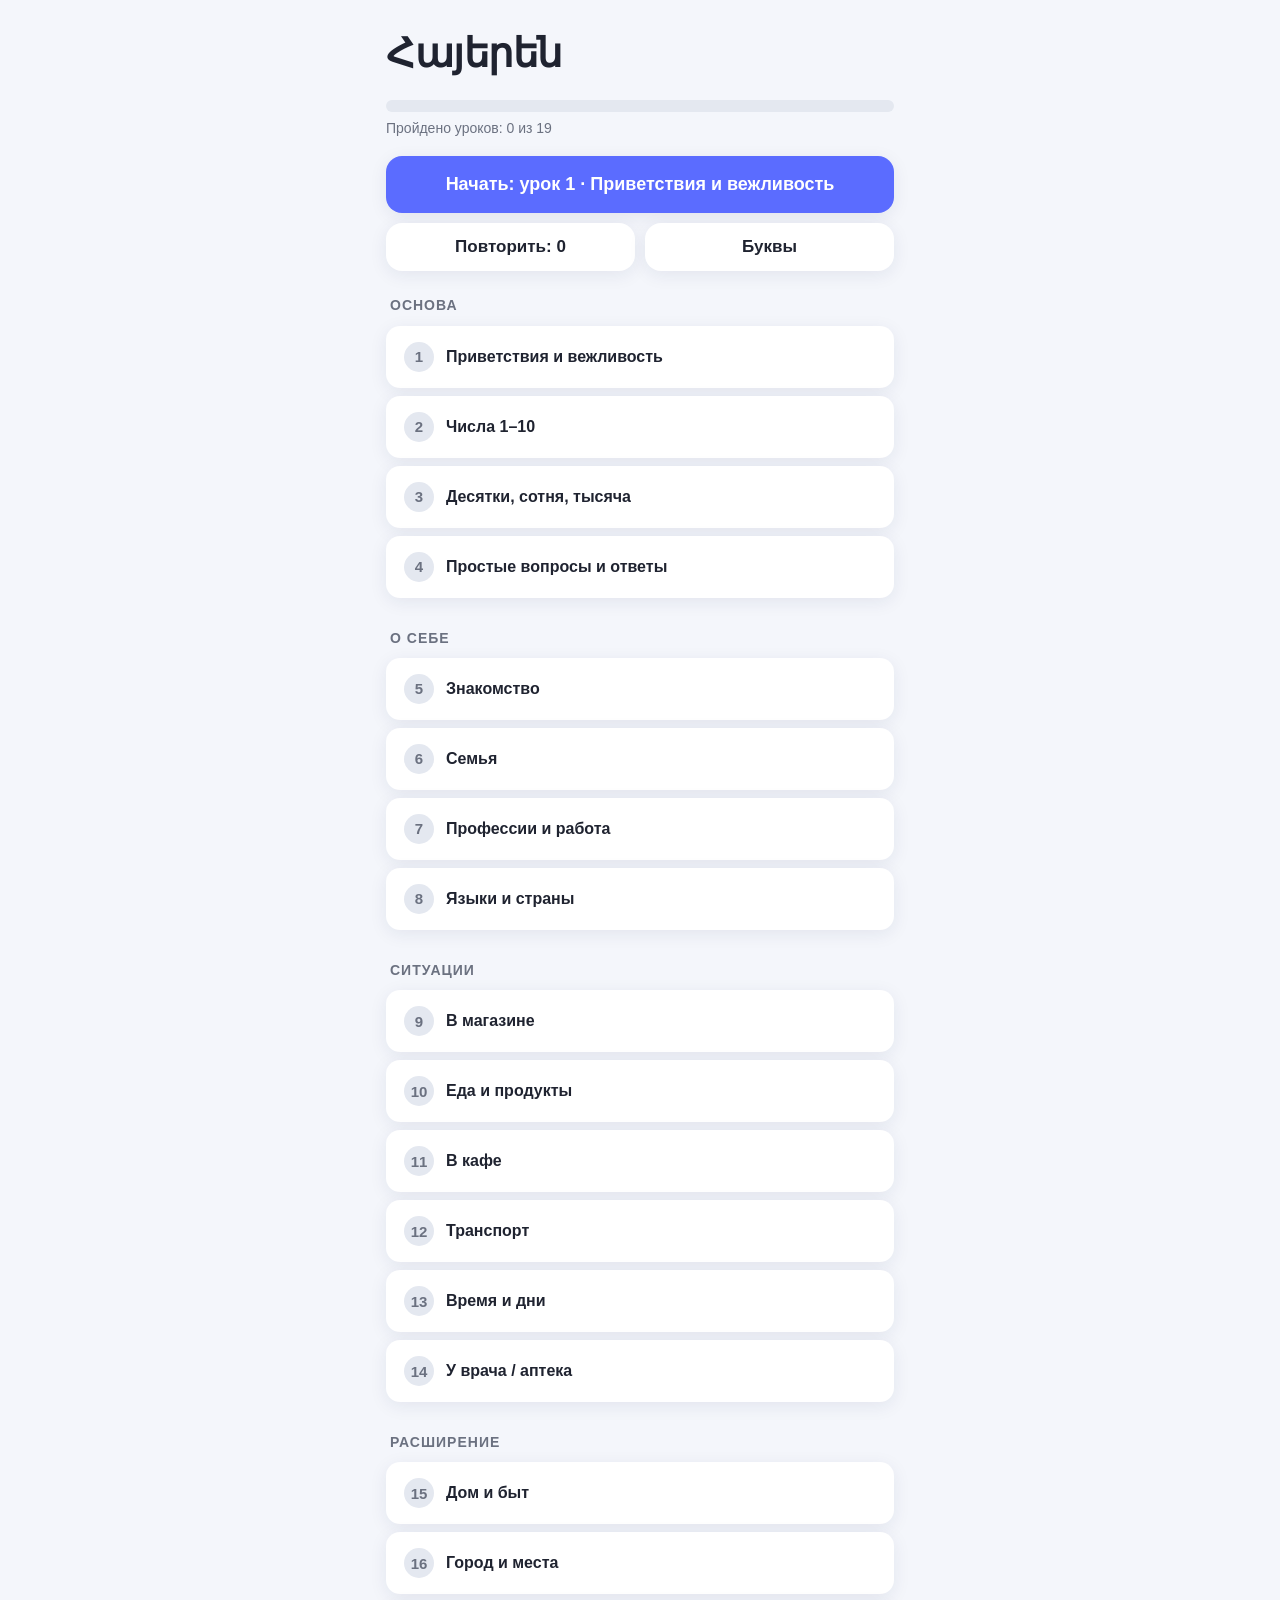
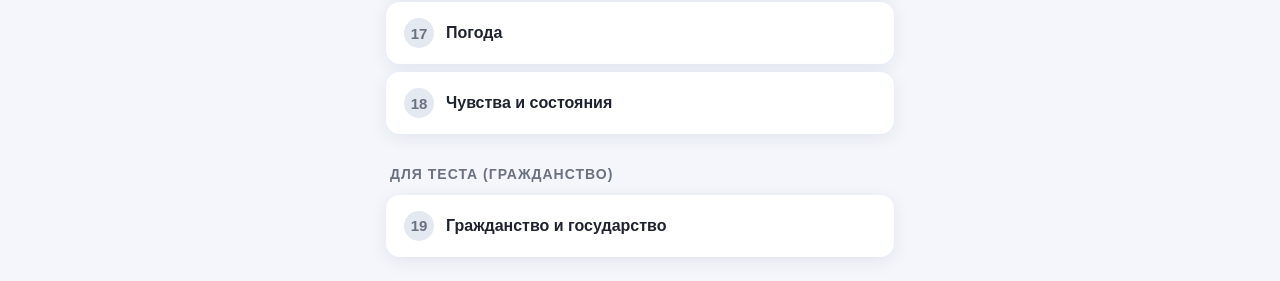
==== index.html @ 66e34306 "Armenian learning app: lessons, SRS, alphabet trainer, sticky next button Co-Authored-By: Claude Opu" ====
<!DOCTYPE html>
<html lang="ru">
<head>
  <meta charset="UTF-8">
  <meta name="viewport" content="width=device-width, initial-scale=1.0, maximum-scale=1.0, user-scalable=no">
  <title>Армянский — учим вместе</title>
  <link rel="stylesheet" href="css/style.css">
</head>
<body>
  <div id="app">

    <!-- ============ ГЛАВНАЯ ============ -->
    <section id="screen-home" class="screen">
      <header class="app-header">
        <h1 class="app-title">Հայերեն</h1>
        <div class="streak" id="home-streak"></div>
      </header>

      <div class="home-progress">
        <div class="progress-bar"><div class="progress-fill" id="home-progress-fill"></div></div>
        <div class="progress-label" id="home-progress-label"></div>
      </div>

      <div class="home-actions">
        <button class="btn btn-primary btn-big" id="btn-continue"></button>
        <div class="home-row">
          <button class="btn btn-secondary" id="btn-review"></button>
          <button class="btn btn-secondary" id="btn-letters">Буквы</button>
        </div>
      </div>

      <div id="home-lessons" class="lesson-list"></div>
    </section>

    <!-- ============ УРОК ============ -->
    <section id="screen-lesson" class="screen">
      <header class="lesson-header">
        <button class="btn-icon" id="lesson-exit" aria-label="Выйти">✕</button>
        <div class="progress-bar slim"><div class="progress-fill" id="lesson-progress-fill"></div></div>
      </header>
      <div id="lesson-body" class="exercise-body"></div>
    </section>

    <!-- ============ РЕЗУЛЬТАТ ============ -->
    <section id="screen-result" class="screen">
      <div class="result-card">
        <div class="result-emoji">🎉</div>
        <h2 id="result-title">Урок пройден!</h2>
        <p id="result-score" class="result-score"></p>
        <p id="result-note" class="result-note"></p>
        <button class="btn btn-primary btn-big" id="result-back">К списку уроков</button>
      </div>
    </section>

    <!-- ============ ПОВТОРЕНИЕ (SRS) ============ -->
    <section id="screen-review" class="screen">
      <header class="lesson-header">
        <button class="btn-icon" id="review-exit" aria-label="Выйти">✕</button>
        <div class="progress-bar slim"><div class="progress-fill" id="review-progress-fill"></div></div>
      </header>
      <div id="review-body" class="exercise-body"></div>
    </section>

    <!-- ============ БУКВЫ ============ -->
    <section id="screen-letters" class="screen">
      <header class="lesson-header">
        <button class="btn-icon" id="letters-exit" aria-label="Выйти">✕</button>
        <h2 class="screen-subtitle">Буквы</h2>
      </header>
      <div id="letters-body" class="exercise-body"></div>
    </section>

  </div>

  <script src="js/storage.js"></script>
  <script src="js/exercises.js"></script>
  <script src="js/srs.js"></script>
  <script src="js/letters.js"></script>
  <script src="js/lesson.js"></script>
  <script src="js/app.js"></script>
</body>
</html>
---- css/style.css ----
:root {
  --bg: #f4f6fb;
  --card: #ffffff;
  --ink: #1f2330;
  --muted: #6b7180;
  --line: #e4e8f0;
  --brand: #5b6cff;
  --brand-dark: #4453d6;
  --good: #2bb673;
  --good-bg: #e6f7ef;
  --bad: #e8556b;
  --bad-bg: #fdeaed;
  --shadow: 0 4px 18px rgba(30, 40, 90, 0.08);
  --radius: 16px;
}

* { box-sizing: border-box; -webkit-tap-highlight-color: transparent; }

html, body {
  margin: 0;
  padding: 0;
  background: var(--bg);
  color: var(--ink);
  font-family: -apple-system, BlinkMacSystemFont, "Segoe UI", Roboto, Helvetica, Arial, sans-serif;
  font-size: 17px;
  line-height: 1.45;
  -webkit-text-size-adjust: 100%;
}

#app {
  max-width: 540px;
  margin: 0 auto;
  min-height: 100vh;
  display: flex;
  flex-direction: column;
}

/* ---------- screens ---------- */
.screen { display: none; flex: 1; flex-direction: column; padding: 16px; }
.screen.active { display: flex; }

/* ---------- header / home ---------- */
.app-header {
  display: flex;
  align-items: baseline;
  justify-content: space-between;
  margin: 8px 0 18px;
}
.app-title {
  font-size: 40px;
  margin: 0;
  font-weight: 700;
  letter-spacing: -0.5px;
}
.streak { font-size: 15px; color: var(--muted); font-weight: 600; }

.screen-subtitle { font-size: 20px; margin: 0; }

.home-progress { margin-bottom: 18px; }
.progress-bar {
  height: 12px;
  background: var(--line);
  border-radius: 999px;
  overflow: hidden;
}
.progress-bar.slim { height: 8px; flex: 1; }
.progress-fill {
  height: 100%;
  width: 0%;
  background: linear-gradient(90deg, var(--brand), #7d8bff);
  border-radius: 999px;
  transition: width 0.3s ease;
}
.progress-label { margin-top: 6px; font-size: 14px; color: var(--muted); }

.home-actions { margin-bottom: 24px; }
.home-row { display: flex; gap: 10px; margin-top: 10px; }
.home-row .btn { flex: 1; }

/* ---------- buttons ---------- */
.btn {
  border: none;
  border-radius: var(--radius);
  padding: 14px 18px;
  font-size: 17px;
  font-weight: 600;
  font-family: inherit;
  cursor: pointer;
  width: 100%;
  transition: transform 0.05s ease, background 0.2s ease;
}
.btn:active { transform: scale(0.98); }
.btn-big { padding: 18px; font-size: 18px; }
.btn-primary { background: var(--brand); color: #fff; box-shadow: var(--shadow); }
.btn-primary:hover { background: var(--brand-dark); }
.btn-primary:disabled { background: var(--line); color: var(--muted); box-shadow: none; cursor: default; }
.btn-secondary { background: var(--card); color: var(--ink); box-shadow: var(--shadow); }
.btn-ghost { background: transparent; color: var(--brand); box-shadow: none; }

.btn-icon {
  background: transparent;
  border: none;
  font-size: 22px;
  color: var(--muted);
  cursor: pointer;
  padding: 4px 10px;
  line-height: 1;
}

/* ---------- lesson list ---------- */
.lesson-list { display: flex; flex-direction: column; gap: 22px; }
.block-title {
  font-size: 14px;
  text-transform: uppercase;
  letter-spacing: 1px;
  color: var(--muted);
  margin: 0 0 10px 4px;
  font-weight: 700;
}
.lesson-card {
  display: flex;
  align-items: center;
  gap: 12px;
  background: var(--card);
  border-radius: 14px;
  padding: 14px 16px;
  box-shadow: var(--shadow);
  cursor: pointer;
  border: 2px solid transparent;
  text-align: left;
  width: 100%;
  font-family: inherit;
  font-size: 16px;
  color: var(--ink);
  margin-bottom: 8px;
}
.lesson-card:active { transform: scale(0.99); }
.lesson-card.done { border-color: var(--good); }
.lesson-card .mark {
  width: 30px; height: 30px;
  border-radius: 50%;
  display: flex; align-items: center; justify-content: center;
  background: var(--line);
  color: var(--muted);
  font-size: 15px;
  font-weight: 700;
  flex-shrink: 0;
}
.lesson-card.done .mark { background: var(--good); color: #fff; }
.lesson-card .ttl { flex: 1; font-weight: 600; }
.lesson-card .sub { color: var(--muted); font-size: 13px; font-weight: 400; }

/* ---------- lesson / exercise ---------- */
.lesson-header, .letters-header {
  display: flex;
  align-items: center;
  gap: 10px;
  margin-bottom: 18px;
}
.exercise-body { flex: 1; display: flex; flex-direction: column; }

.ex-prompt { color: var(--muted); font-size: 15px; margin-bottom: 8px; }
.ex-question {
  font-size: 22px;
  font-weight: 600;
  margin-bottom: 24px;
  min-height: 30px;
}
.hy { font-family: inherit; }
.hy-big { font-size: 34px; font-weight: 700; line-height: 1.3; }

.ex-options { display: flex; flex-direction: column; gap: 10px; }
.option {
  background: var(--card);
  border: 2px solid var(--line);
  border-radius: 14px;
  padding: 16px;
  font-size: 19px;
  text-align: center;
  cursor: pointer;
  font-family: inherit;
  color: var(--ink);
  transition: border-color 0.15s, background 0.15s;
}
.option:active { transform: scale(0.99); }
.option.correct { border-color: var(--good); background: var(--good-bg); color: var(--good); font-weight: 700; }
.option.wrong { border-color: var(--bad); background: var(--bad-bg); color: var(--bad); }
.option:disabled { cursor: default; }

/* match */
.match-grid { display: flex; gap: 12px; }
.match-col { flex: 1; display: flex; flex-direction: column; gap: 10px; }
.match-item {
  background: var(--card);
  border: 2px solid var(--line);
  border-radius: 12px;
  padding: 14px 10px;
  font-size: 18px;
  cursor: pointer;
  font-family: inherit;
  color: var(--ink);
  text-align: center;
  min-height: 54px;
  display: flex; align-items: center; justify-content: center;
}
.match-item.selected { border-color: var(--brand); background: #eef0ff; }
.match-item.matched { border-color: var(--good); background: var(--good-bg); color: var(--good); opacity: 0.6; cursor: default; pointer-events: none; }
.match-item.flash-bad { border-color: var(--bad); background: var(--bad-bg); }

/* input */
.ex-input {
  width: 100%;
  font-size: 28px;
  padding: 14px 16px;
  border: 2px solid var(--line);
  border-radius: 14px;
  font-family: inherit;
  text-align: center;
  margin-bottom: 12px;
  background: var(--card);
  color: var(--ink);
}
.ex-input:focus { outline: none; border-color: var(--brand); }
.ex-input.correct { border-color: var(--good); background: var(--good-bg); }
.ex-input.wrong { border-color: var(--bad); background: var(--bad-bg); }
.hint-letters {
  font-size: 18px;
  letter-spacing: 4px;
  color: var(--muted);
  text-align: center;
  margin-bottom: 14px;
  font-family: inherit;
}

/* assemble */
.assemble-target {
  min-height: 60px;
  border: 2px dashed var(--line);
  border-radius: 14px;
  padding: 12px;
  display: flex; flex-wrap: wrap; gap: 8px; align-content: flex-start;
  margin-bottom: 16px;
}
.assemble-bank { display: flex; flex-wrap: wrap; gap: 8px; }
.token {
  background: var(--card);
  border: 2px solid var(--line);
  border-radius: 10px;
  padding: 10px 14px;
  font-size: 20px;
  cursor: pointer;
  font-family: inherit;
  color: var(--ink);
}
.token.used { visibility: hidden; }
.assemble-target.correct { border-color: var(--good); background: var(--good-bg); }
.assemble-target.wrong { border-color: var(--bad); background: var(--bad-bg); }

/* intro / flashcards */
.intro-list { display: flex; flex-direction: column; gap: 10px; margin-bottom: 20px; }
.intro-row {
  background: var(--card);
  border-radius: 12px;
  padding: 14px 16px;
  box-shadow: var(--shadow);
  display: flex; align-items: center; justify-content: space-between; gap: 12px;
}
.intro-row .hy { font-size: 24px; font-weight: 700; }
.intro-row .ru { color: var(--muted); font-size: 16px; }

/* feedback + footer — закреплены внизу экрана (sticky bar) */
.ex-feedback,
.ex-footer {
  margin-top: auto;
  position: sticky;
  bottom: 0;
  background: var(--bg);
  margin-left: -16px;
  margin-right: -16px;
  padding: 14px 16px calc(14px + env(safe-area-inset-bottom, 0px));
  box-shadow: 0 -6px 14px rgba(30, 40, 90, 0.05);
}
.feedback-msg { font-size: 16px; font-weight: 600; margin-bottom: 10px; min-height: 22px; }
.feedback-msg.good { color: var(--good); }
.feedback-msg.bad { color: var(--bad); }
.feedback-answer { color: var(--ink); font-weight: 700; }

/* отступ снизу у списка вариантов, чтобы последний не прятался за панелью */
.ex-options { padding-bottom: 8px; }

/* result */
#screen-result { justify-content: center; align-items: center; }
.result-card { text-align: center; width: 100%; }
.result-emoji { font-size: 64px; }
.result-score { font-size: 22px; font-weight: 700; margin: 8px 0; }
.result-note { color: var(--muted); margin-bottom: 28px; }

/* letters */
.letters-menu { display: flex; flex-direction: column; gap: 12px; }
.letter-card-big {
  text-align: center;
  font-size: 80px;
  font-weight: 700;
  margin: 10px 0 6px;
}
.letter-sub { text-align: center; color: var(--muted); margin-bottom: 24px; }

.empty-state { text-align: center; color: var(--muted); padding: 40px 20px; }
.empty-state .big { font-size: 48px; margin-bottom: 10px; }

@media (max-width: 360px) {
  html, body { font-size: 16px; }
  .hy-big { font-size: 28px; }
}
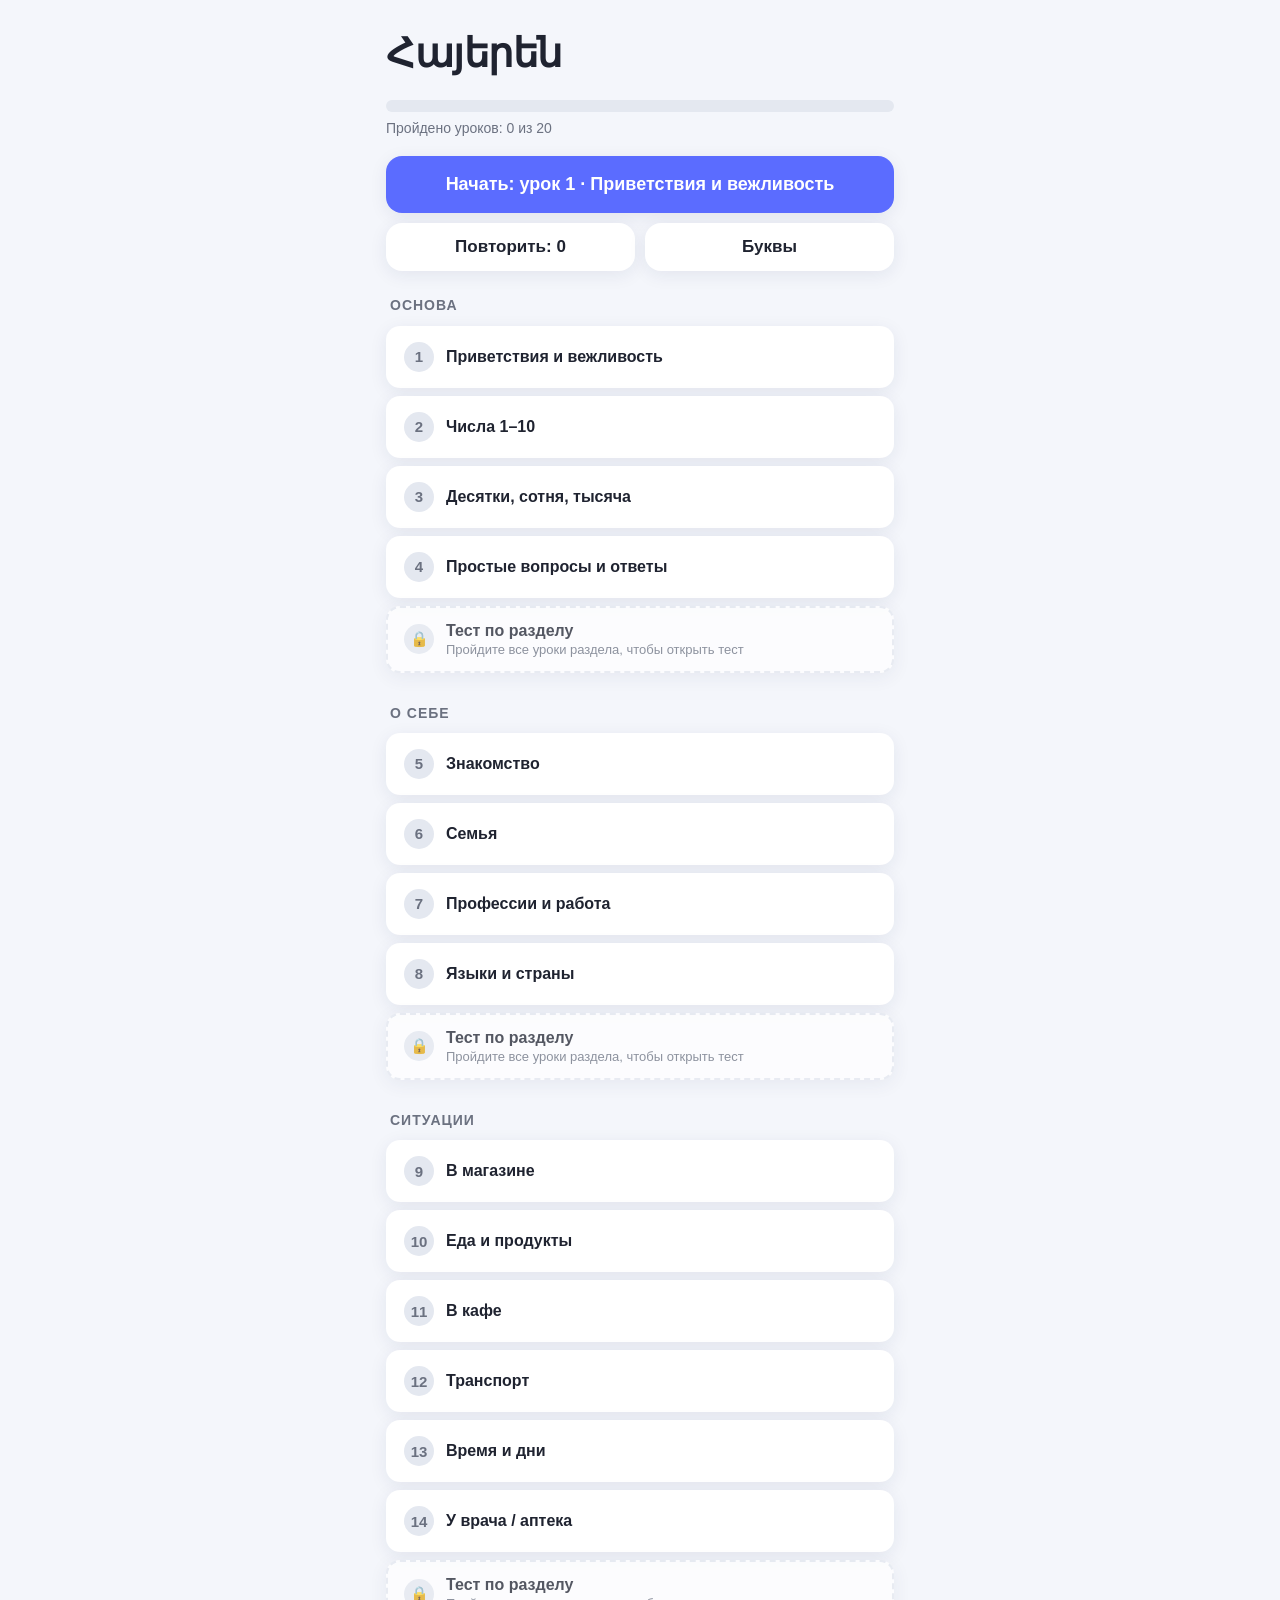
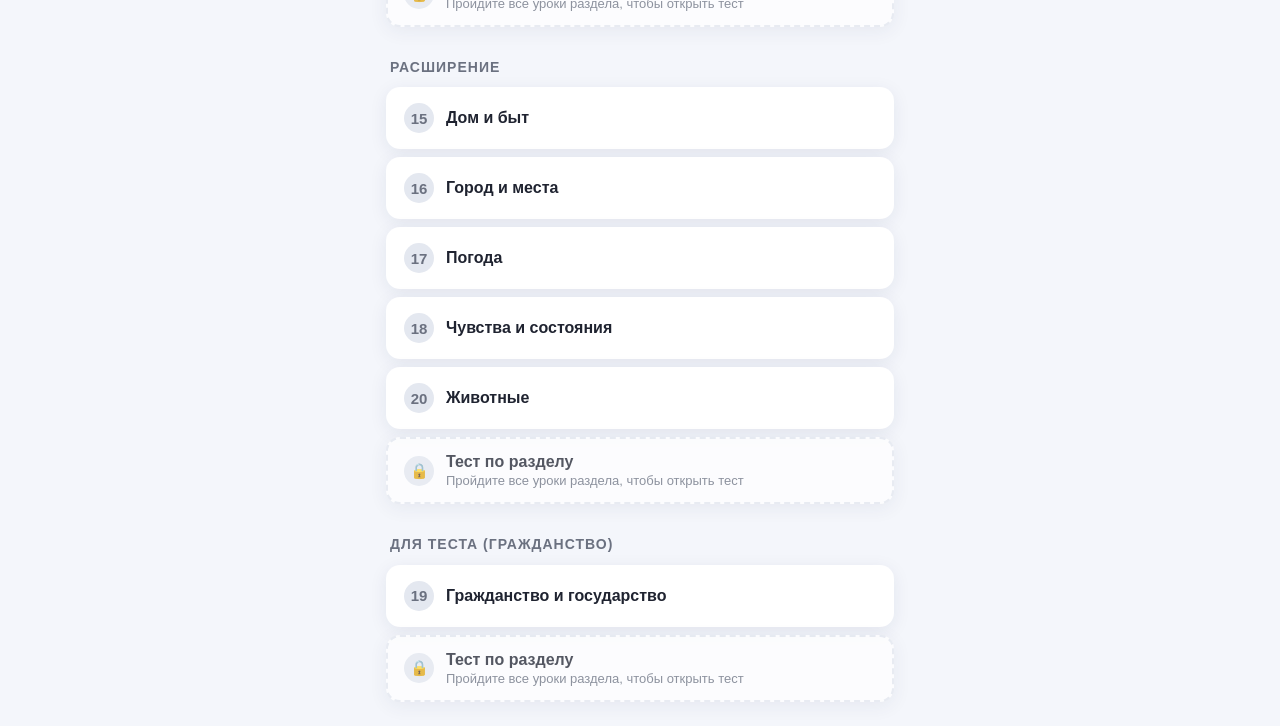
==== commit df0e97c0: "Прогресс внутри урока, урок Животные, тест по разделу Co-Authored-By: Claude Opus 4.8 <noreply@anthr" ====
--- a/index.html
+++ b/index.html
@@ -52,6 +52,16 @@
       </div>
     </section>
 
+    <!-- ============ ТЕСТ ПО РАЗДЕЛУ ============ -->
+    <section id="screen-blocktest" class="screen">
+      <header class="lesson-header">
+        <button class="btn-icon" id="blocktest-exit" aria-label="Выйти">✕</button>
+        <div class="progress-bar slim"><div class="progress-fill" id="blocktest-progress-fill"></div></div>
+        <div class="lives" id="blocktest-lives"></div>
+      </header>
+      <div id="blocktest-body" class="exercise-body"></div>
+    </section>
+
     <!-- ============ ПОВТОРЕНИЕ (SRS) ============ -->
     <section id="screen-review" class="screen">
       <header class="lesson-header">
@@ -73,10 +83,12 @@
   </div>
 
   <script src="js/storage.js"></script>
+  <script src="js/speech.js"></script>
   <script src="js/exercises.js"></script>
   <script src="js/srs.js"></script>
   <script src="js/letters.js"></script>
   <script src="js/lesson.js"></script>
+  <script src="js/blocktest.js"></script>
   <script src="js/app.js"></script>
 </body>
 </html>
--- a/css/style.css
+++ b/css/style.css
@@ -147,8 +147,55 @@
   flex-shrink: 0;
 }
 .lesson-card.done .mark { background: var(--good); color: #fff; }
-.lesson-card .ttl { flex: 1; font-weight: 600; }
-.lesson-card .sub { color: var(--muted); font-size: 13px; font-weight: 400; }
+.lesson-card.in-progress { border-color: var(--brand); }
+.lesson-card.in-progress .mark { background: var(--brand); color: #fff; }
+.lesson-card .ttl { flex: 1; font-weight: 600; display: flex; flex-direction: column; gap: 2px; }
+.lesson-card .sub { color: var(--brand); font-size: 13px; font-weight: 600; }
+
+/* «Тест по разделу» */
+.lesson-card.test { border-style: dashed; border-color: var(--brand); }
+.lesson-card.test .mark { background: #eef0ff; color: var(--brand); }
+.lesson-card.test.done { border-style: solid; border-color: var(--good); }
+.lesson-card.test.done .mark { background: var(--good); color: #fff; }
+.lesson-card.test.locked { border-color: var(--line); border-style: dashed; opacity: 0.75; cursor: default; }
+.lesson-card.test.locked .mark { background: var(--line); color: var(--muted); }
+.lesson-card.test.locked .sub { color: var(--muted); font-weight: 500; }
+.lesson-card.test.locked:active { transform: none; }
+
+/* сердца (жизни) в шапке теста */
+.lives { display: flex; gap: 4px; font-size: 20px; line-height: 1; flex-shrink: 0; }
+.lives .life { color: var(--bad); transition: color 0.2s, transform 0.2s; }
+.lives .life.lost { color: var(--line); transform: scale(0.9); }
+
+/* итоговый экран теста (внутри тела теста, по центру) */
+.blocktest-end { margin: auto 0; display: flex; flex-direction: column; gap: 10px; }
+.blocktest-end .btn { margin-top: 6px; }
+
+/* диалог «Продолжить / Начать заново» */
+.modal-overlay {
+  position: fixed;
+  inset: 0;
+  background: rgba(0, 0, 0, 0.45);
+  display: flex;
+  align-items: center;
+  justify-content: center;
+  padding: 24px;
+  z-index: 100;
+}
+.modal-card {
+  background: var(--card);
+  border-radius: 18px;
+  padding: 24px;
+  width: 100%;
+  max-width: 360px;
+  box-shadow: var(--shadow);
+  display: flex;
+  flex-direction: column;
+  gap: 12px;
+  text-align: center;
+}
+.modal-title { font-size: 20px; margin: 0; }
+.modal-text { color: var(--muted); margin: 0 0 4px; }
 
 /* ---------- lesson / exercise ---------- */
 .lesson-header, .letters-header {
@@ -186,6 +233,42 @@
 .option.correct { border-color: var(--good); background: var(--good-bg); color: var(--good); font-weight: 700; }
 .option.wrong { border-color: var(--bad); background: var(--bad-bg); color: var(--bad); }
 .option:disabled { cursor: default; }
+
+/* listen — на слух */
+.listen-play-wrap { display: flex; justify-content: center; margin: 12px 0 16px; }
+.listen-play {
+  width: 96px;
+  height: 96px;
+  border-radius: 50%;
+  border: none;
+  background: var(--brand);
+  color: #fff;
+  box-shadow: var(--shadow);
+  cursor: pointer;
+  display: flex;
+  align-items: center;
+  justify-content: center;
+  transition: transform 0.12s, background 0.2s;
+}
+.listen-play:hover { background: var(--brand-dark); }
+.listen-play:active { transform: scale(0.96); }
+.listen-play:disabled { background: var(--line); color: var(--muted); box-shadow: none; cursor: default; }
+.listen-icon { font-size: 40px; line-height: 1; }
+.listen-play.playing { animation: listen-pulse 0.6s ease; }
+@keyframes listen-pulse {
+  0% { transform: scale(1); }
+  50% { transform: scale(1.08); }
+  100% { transform: scale(1); }
+}
+.listen-show { display: block; margin: 0 auto 4px; font-size: 15px; }
+.listen-reveal {
+  text-align: center;
+  min-height: 0;
+  margin-bottom: 16px;
+  opacity: 0;
+  transition: opacity 0.2s;
+}
+.listen-reveal.shown { opacity: 1; margin-bottom: 16px; }
 
 /* match */
 .match-grid { display: flex; gap: 12px; }
